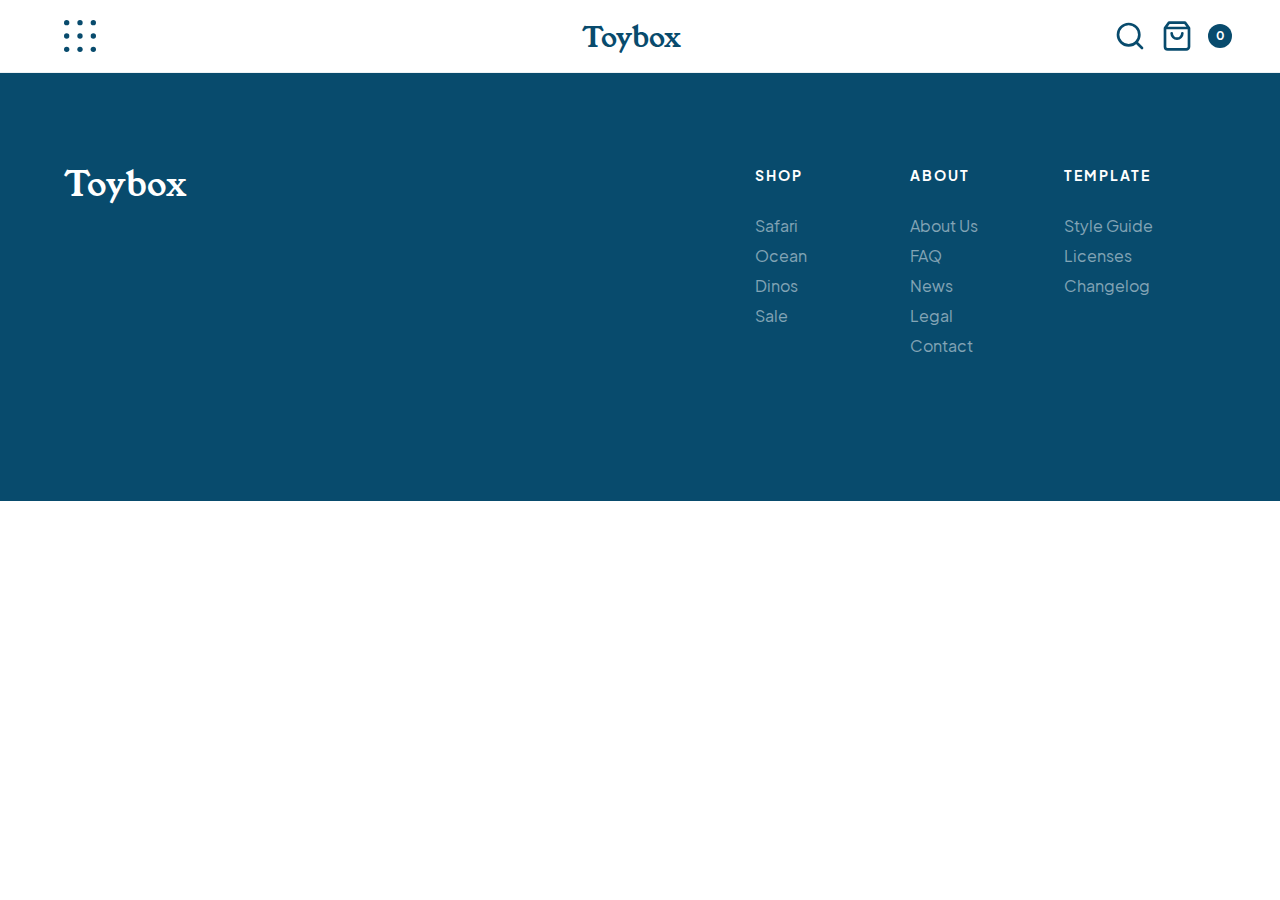
==== shop.html @ fdcd7d79 "add shop page + recurring sections" ====
<!DOCTYPE html>
<html lang="en">
<head>
    <meta charset="UTF-8">
    <meta http-equiv="X-UA-Compatible" content="IE=edge">
    <meta name="viewport" content="width=device-width, initial-scale=1.0">
    <title>Shop page - Toybox</title>
    <link rel="stylesheet" href="./styles/styles.css">
</head>
<body>
    <a href="#mainContent" class="skip-link">Skip to main content.</a>
    
    <nav class="navBar">
        <div class="wrapper">
    
            <button class="menuIcon">
                <img src="./assets/menu-button.svg" alt="open slide-out navigation" class="menuIcon">
            </button>
    
            <a href="#" class="logo">
                <h1>Toybox</h1>
            </a>
    
            <div class="searchCart">
                <button class="menuIcon">
                    <img src="./assets/search.svg" alt="search icon" class="searchIcon">
                </button>
    
                <a href="#" class="bag">
                    <img src="./assets/shop-bag.svg" alt="shopping bag icon" class="bagIcon">
                </a>
    
                <div class="counter">
                    <p class="smallCopy">0</p>
                </div> <!-- .counter END -->
            </div> <!-- .searchCart END -->
    
        </div> <!-- .wrapper END -->
    </nav> <!-- .navBar END -->

    <footer id="footer">
        <div class="wrapper">
            <div class="footerFlexContainer">
                <a href="" class="logo">
                    <h4>Toybox</h4>
                </a>
                <div class="footerNav">
                    <nav>
                        <ul class="footerShop">
                            <li>
                                <h5>Shop</h5>
                            </li>
                            <li>
                                <a href="">Safari</a>
                            </li>
                            <li>
                                <a href="">Ocean</a>
                            </li>
                            <li>
                                <a href="">Dinos</a>
                            </li>
                            <li>
                                <a href="">Sale</a>
                            </li>
                        </ul>
                        <ul class="footerAbout">
                            <li>
                                <h5>About</h5>
                            </li>
                            <li>
                                <a href="">About Us</a>
                            </li>
                            <li>
                                <a href="">FAQ</a>
                            </li>
                            <li>
                                <a href="">News</a>
                            </li>
                            <li>
                                <a href="">Legal</a>
                            </li>
                            <li>
                                <a href="">Contact</a>
                            </li>
                        </ul>
                        <ul class="footerTemp">
                            <li>
                                <h5>Template</h5>
                            </li>
                            <li>
                                <a href="">Style Guide</a>
                            </li>
                            <li>
                                <a href="">Licenses</a>
                            </li>
                            <li>
                                <a href="">Changelog</a>
                            </li>
                        </ul>
                    </nav>
                </div> <!-- .footerNav END -->
            </div> <!-- .footerFlexContainer END-->
        </div> <!-- .wrapper END-->
    </footer>
</body>
</html>
---- styles/styles.css ----
/* site fonts */
/* if we set our root element font-size to 125%, then 1 rem = 20px */
/* site colours */
html {
  line-height: 1.15;
  -ms-text-size-adjust: 100%;
  -webkit-text-size-adjust: 100%;
}

body {
  margin: 0;
}

article, aside, footer, header, nav, section {
  display: block;
}

h1 {
  font-size: 2em;
  margin: 0.67em 0;
}

figcaption, figure, main {
  display: block;
}

figure {
  margin: 1em 40px;
}

hr {
  -webkit-box-sizing: content-box;
          box-sizing: content-box;
  height: 0;
  overflow: visible;
}

pre {
  font-family: monospace, monospace;
  font-size: 1em;
}

a {
  background-color: transparent;
  -webkit-text-decoration-skip: objects;
}

abbr[title] {
  border-bottom: none;
  text-decoration: underline;
  -webkit-text-decoration: underline dotted;
          text-decoration: underline dotted;
}

b, strong {
  font-weight: inherit;
}

b, strong {
  font-weight: bolder;
}

code, kbd, samp {
  font-family: monospace, monospace;
  font-size: 1em;
}

dfn {
  font-style: italic;
}

mark {
  background-color: #ff0;
  color: #000;
}

small {
  font-size: 80%;
}

sub, sup {
  font-size: 75%;
  line-height: 0;
  position: relative;
  vertical-align: baseline;
}

sub {
  bottom: -0.25em;
}

sup {
  top: -0.5em;
}

audio, video {
  display: inline-block;
}

audio:not([controls]) {
  display: none;
  height: 0;
}

img {
  border-style: none;
}

svg:not(:root) {
  overflow: hidden;
}

button, input, optgroup, select, textarea {
  font-family: sans-serif;
  font-size: 100%;
  line-height: 1.15;
  margin: 0;
}

button, input {
  overflow: visible;
}

button, select {
  text-transform: none;
}

button, html [type=button], [type=reset], [type=submit] {
  -webkit-appearance: button;
}

button::-moz-focus-inner, [type=button]::-moz-focus-inner, [type=reset]::-moz-focus-inner, [type=submit]::-moz-focus-inner {
  border-style: none;
  padding: 0;
}

button:-moz-focusring, [type=button]:-moz-focusring, [type=reset]:-moz-focusring, [type=submit]:-moz-focusring {
  outline: 1px dotted ButtonText;
}

fieldset {
  padding: 0.35em 0.75em 0.625em;
}

legend {
  -webkit-box-sizing: border-box;
          box-sizing: border-box;
  color: inherit;
  display: table;
  max-width: 100%;
  padding: 0;
  white-space: normal;
}

progress {
  display: inline-block;
  vertical-align: baseline;
}

textarea {
  overflow: auto;
}

[type=checkbox], [type=radio] {
  -webkit-box-sizing: border-box;
          box-sizing: border-box;
  padding: 0;
}

[type=number]::-webkit-inner-spin-button, [type=number]::-webkit-outer-spin-button {
  height: auto;
}

[type=search] {
  -webkit-appearance: textfield;
  outline-offset: -2px;
}

[type=search]::-webkit-search-cancel-button, [type=search]::-webkit-search-decoration {
  -webkit-appearance: none;
}

::-webkit-file-upload-button {
  -webkit-appearance: button;
  font: inherit;
}

details, menu {
  display: block;
}

summary {
  display: list-item;
}

canvas {
  display: inline-block;
}

template {
  display: none;
}

[hidden] {
  display: none;
}

html {
  -webkit-box-sizing: border-box;
          box-sizing: border-box;
}

*, *:before, *:after {
  -webkit-box-sizing: inherit;
          box-sizing: inherit;
}

.sr-only {
  position: absolute;
  width: 1px;
  height: 1px;
  margin: -1px;
  border: 0;
  padding: 0;
  white-space: nowrap;
  -webkit-clip-path: inset(100%);
          clip-path: inset(100%);
  clip: rect(0 0 0 0);
  overflow: hidden;
}

.skip-link {
  position: absolute;
  left: -1000px;
  top: 5px;
  z-index: 999;
  background: white;
  color: black;
}

.skip-link:focus {
  left: 0;
}

/* import Jakarta Sans font */
@font-face {
  font-family: "Jakarta Sans";
  src: url("../fonts/PlusJakarta_Sans-2.5/webfonts/PlusJakartaSans-Regular.woff"), url("../fonts/PlusJakarta_Sans-2.5/static/PlusJakartaSans-Regular.ttf"), url("../fonts/PlusJakarta_Sans-2.5/webfonts/PlusJakartaSans-Regular.woff2");
  font-weight: normal;
}
/* import Jakarta Sans font in bold */
@font-face {
  font-family: "Jakarta Sans";
  src: url("../fonts/PlusJakarta_Sans-2.5/webfonts/PlusJakartaSans-Bold.woff"), url(../fonts/PlusJakarta_Sans-2.5/webfonts/PlusJakartaSans-Bold.woff2), url(../fonts/PlusJakarta_Sans-2.5/static/PlusJakartaSans-Bold.ttf);
  font-weight: bold;
}
/* import Young Serif font */
@font-face {
  font-family: "Young Serif";
  src: url("../fonts/youngserif/YoungSerif-Regular.otf");
}
html {
  font-size: 125%;
}

body {
  font-family: "Jakarta Sans";
  font-size: 1rem;
  color: #084b6d;
}

h1,
h2,
h3,
h4,
blockquote {
  font-family: "Young Serif";
  font-weight: normal;
  color: #084b6d;
  margin: 0;
}

h1 {
  font-size: 1.4rem;
}

h2 {
  font-size: 2rem;
  line-height: 2.4rem;
  margin-bottom: 18px;
}

h3 {
  font-size: 2.7rem;
  line-height: 3rem;
  margin-bottom: 24px;
}

h4 {
  font-size: 1.7rem;
  line-height: 2rem;
  margin-bottom: 18px;
}

h5 {
  font-size: 0.7rem;
  font-weight: bold;
  line-height: 1.2rem;
  letter-spacing: 0.1rem;
  text-transform: uppercase;
  margin: 0 0 24px 0;
}

p {
  line-height: 1.5rem;
  margin: 0 0 30px 0;
}
p.smallCopy {
  font-size: 0.6rem;
  line-height: 1.2rem;
  font-weight: bold;
  margin: 0;
}

ul,
li,
a,
input {
  padding: 0;
  margin: 0;
}

ul {
  list-style: none;
}

a {
  text-decoration: none;
  color: inherit;
  cursor: pointer;
  -webkit-transition: 0.3s;
  transition: 0.3s;
}

.wrapper {
  max-width: 1260px;
  width: 90%;
  margin: 0 auto;
}

/* _baseStyles.scss */
button {
  color: #084b6d;
  background-color: transparent;
  padding: 18px 36px;
  border: 2px solid #084b6d;
  font-size: 0.8rem;
  font-weight: bold;
  line-height: 1.2rem;
  text-align: center;
  cursor: pointer;
  -webkit-transition: 0.3s;
  transition: 0.3s;
  /* style the button in the main nav menu to look just like an icon */
}
button:hover {
  background-color: #084b6d;
  color: #fff;
}
button:focus {
  background-color: #084b6d;
  color: #fff;
}
button.secondary {
  background-color: transparent;
  border-color: #fff;
  color: #fff;
  padding: 8px 12px;
}
button.secondary:hover {
  background-color: #fff;
  color: #084b6d;
}
button.secondary:focus {
  background-color: #fff;
  color: #084b6d;
}
button.solid {
  color: #fff;
  background-color: #084b6d;
}
button.solid:hover {
  color: #084b6d;
  background-color: #fff;
}
button.menuIcon {
  display: inherit;
  padding: 0;
  border: none;
}
button.menuIcon:hover {
  background-color: transparent;
}
button.menuIcon:focus {
  background-color: transparent;
}

a.button {
  color: #084b6d;
  background-color: transparent;
  padding: 18px 36px;
  border: 2px solid #084b6d;
  font-size: 0.8rem;
  font-weight: bold;
  line-height: 1.2rem;
  text-align: center;
  -webkit-transition: 0.3s;
  transition: 0.3s;
}
a.button:hover {
  background-color: #084b6d;
  color: #fff;
}
a.button:focus {
  background-color: #084b6d;
  color: #fff;
}

.navBar {
  position: sticky;
  top: 0;
  z-index: 10;
  border-bottom: 1px solid rgba(8, 75, 109, 0.08);
  background-color: #fff;
}
.navBar .wrapper {
  display: -webkit-box;
  display: -ms-flexbox;
  display: flex;
  -webkit-box-pack: justify;
      -ms-flex-pack: justify;
          justify-content: space-between;
  padding: 20px 0;
}
.navBar .searchCart {
  display: -webkit-box;
  display: -ms-flexbox;
  display: flex;
}
.navBar .searchCart .searchIcon,
.navBar .searchCart .bag {
  margin-right: 15px;
}
.navBar a {
  display: -webkit-box;
  display: -ms-flexbox;
  display: flex;
}
.navBar .logo {
  margin-left: 60px;
}
.navBar .counter {
  display: -webkit-box;
  display: -ms-flexbox;
  display: flex;
  -webkit-box-align: center;
      -ms-flex-align: center;
          align-items: center;
}
.navBar .counter p {
  width: 24px;
  height: 24px;
  background-color: #084b6d;
  color: #fff;
  text-align: center;
  border-radius: 50%;
}

header {
  background-color: #e8f9d3;
  margin-bottom: 90px;
  display: -webkit-box;
  display: -ms-flexbox;
  display: flex;
  -webkit-box-align: center;
      -ms-flex-align: center;
          align-items: center;
  -ms-flex-wrap: wrap;
      flex-wrap: wrap;
}
header .headerImgContainer {
  width: 45%;
}
header .headerImgContainer img {
  max-width: 100%;
  display: block;
}
header .headerContent {
  width: 55%;
  color: #084b6d;
}
header .headerContent .contentContainer {
  margin: 0 auto;
  width: 65%;
}

.categoryGallery {
  display: -webkit-box;
  display: -ms-flexbox;
  display: flex;
  -webkit-box-pack: center;
      -ms-flex-pack: center;
          justify-content: center;
  -ms-flex-wrap: wrap;
      flex-wrap: wrap;
  text-align: center;
  width: 100%;
}
.categoryGallery .items {
  padding: 45px;
  margin: 50px 25px 25px;
  border-radius: 10%;
  width: 40%;
  display: -webkit-box;
  display: -ms-flexbox;
  display: flex;
  -webkit-box-orient: vertical;
  -webkit-box-direction: normal;
      -ms-flex-direction: column;
          flex-direction: column;
  -webkit-box-align: center;
      -ms-flex-align: center;
          align-items: center;
}
.categoryGallery .items img {
  width: 100%;
  border-radius: 10%;
  margin: 0 auto 20px auto;
}
.categoryGallery .itemOne {
  background-color: #ffd698;
}
.categoryGallery .itemTwo {
  background-color: #d3f0f9;
}
.categoryGallery .itemThree {
  background-color: #e8f9d3;
}
.categoryGallery .itemFour {
  background-color: #f9d3d3;
}

footer {
  background-color: #084b6d;
  color: #fff;
  padding: 90px 0 50px 0;
}
footer .footerFlexContainer {
  display: -webkit-box;
  display: -ms-flexbox;
  display: flex;
  -webkit-box-pack: justify;
      -ms-flex-pack: justify;
          justify-content: space-between;
  margin-bottom: 90px;
}
footer .footerFlexContainer h4 {
  color: #fff;
}
footer .footerNav {
  width: 40%;
}
footer .footerNav nav {
  display: -webkit-box;
  display: -ms-flexbox;
  display: flex;
  -webkit-box-pack: justify;
      -ms-flex-pack: justify;
          justify-content: space-between;
}
footer .footerNav nav ul {
  width: 33%;
}
footer .footerNav nav a {
  color: rgba(255, 255, 255, 0.5);
  font-size: 0.8rem;
  line-height: 1.5rem;
}
footer .footerNav nav a:hover {
  color: white;
}
footer .footerNav nav a:focus {
  color: white;
}

@media (max-width: 768px) {
  .navBar {
    padding: 30px 0;
  }
}
@media (max-width: 480px) {
  .navBar {
    padding: 0;
  }
  .navBar .wrapper {
    -webkit-box-orient: vertical;
    -webkit-box-direction: normal;
        -ms-flex-direction: column;
            flex-direction: column;
    -webkit-box-align: center;
        -ms-flex-align: center;
            align-items: center;
  }
  .navBar .wrapper .menuIcon {
    -ms-flex-item-align: start;
        align-self: flex-start;
  }
  .navBar .wrapper > * {
    margin: 0px;
    padding: 10px 0px;
  }
  .navBar .searchCart button,
.navBar .searchCart a,
.navBar .searchCart div {
    padding: 10px;
    margin: 0 10px;
  }
  .navBar .searchCart .searchIcon {
    margin-right: 0;
  }
}
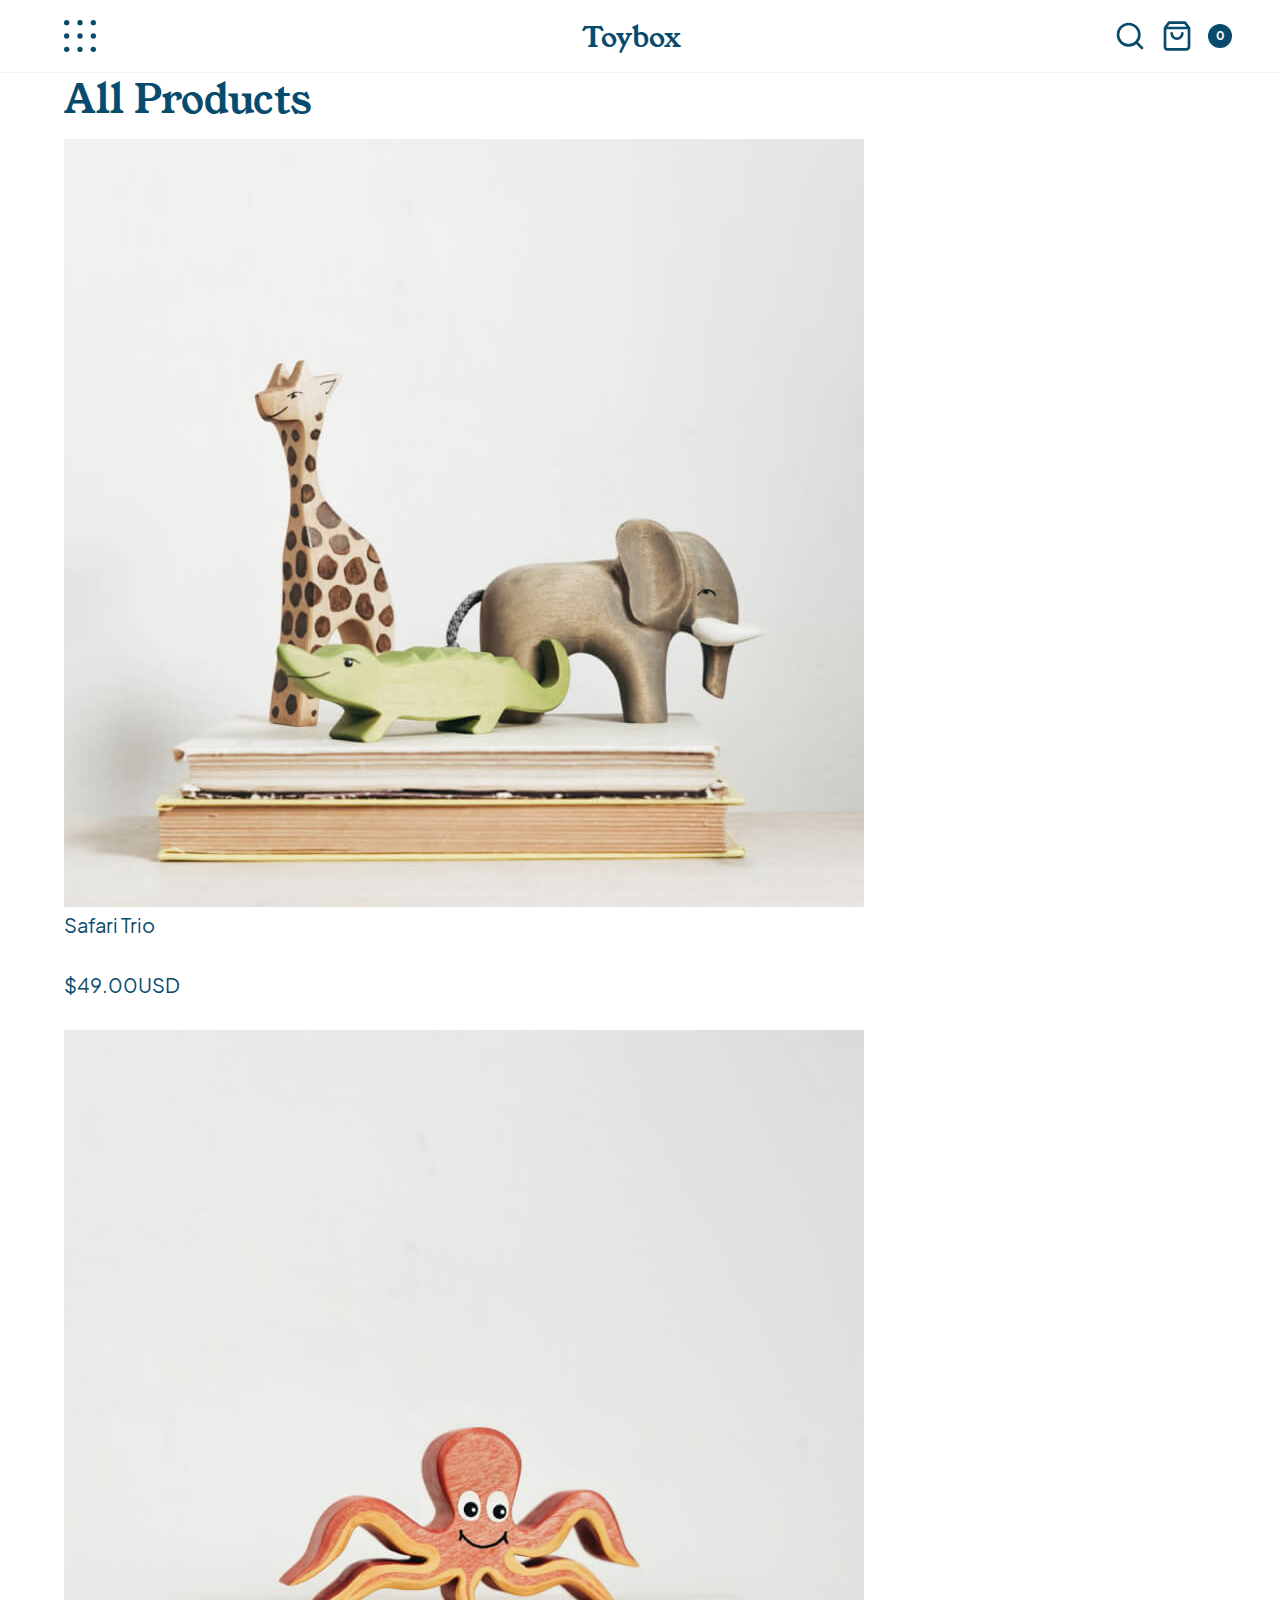
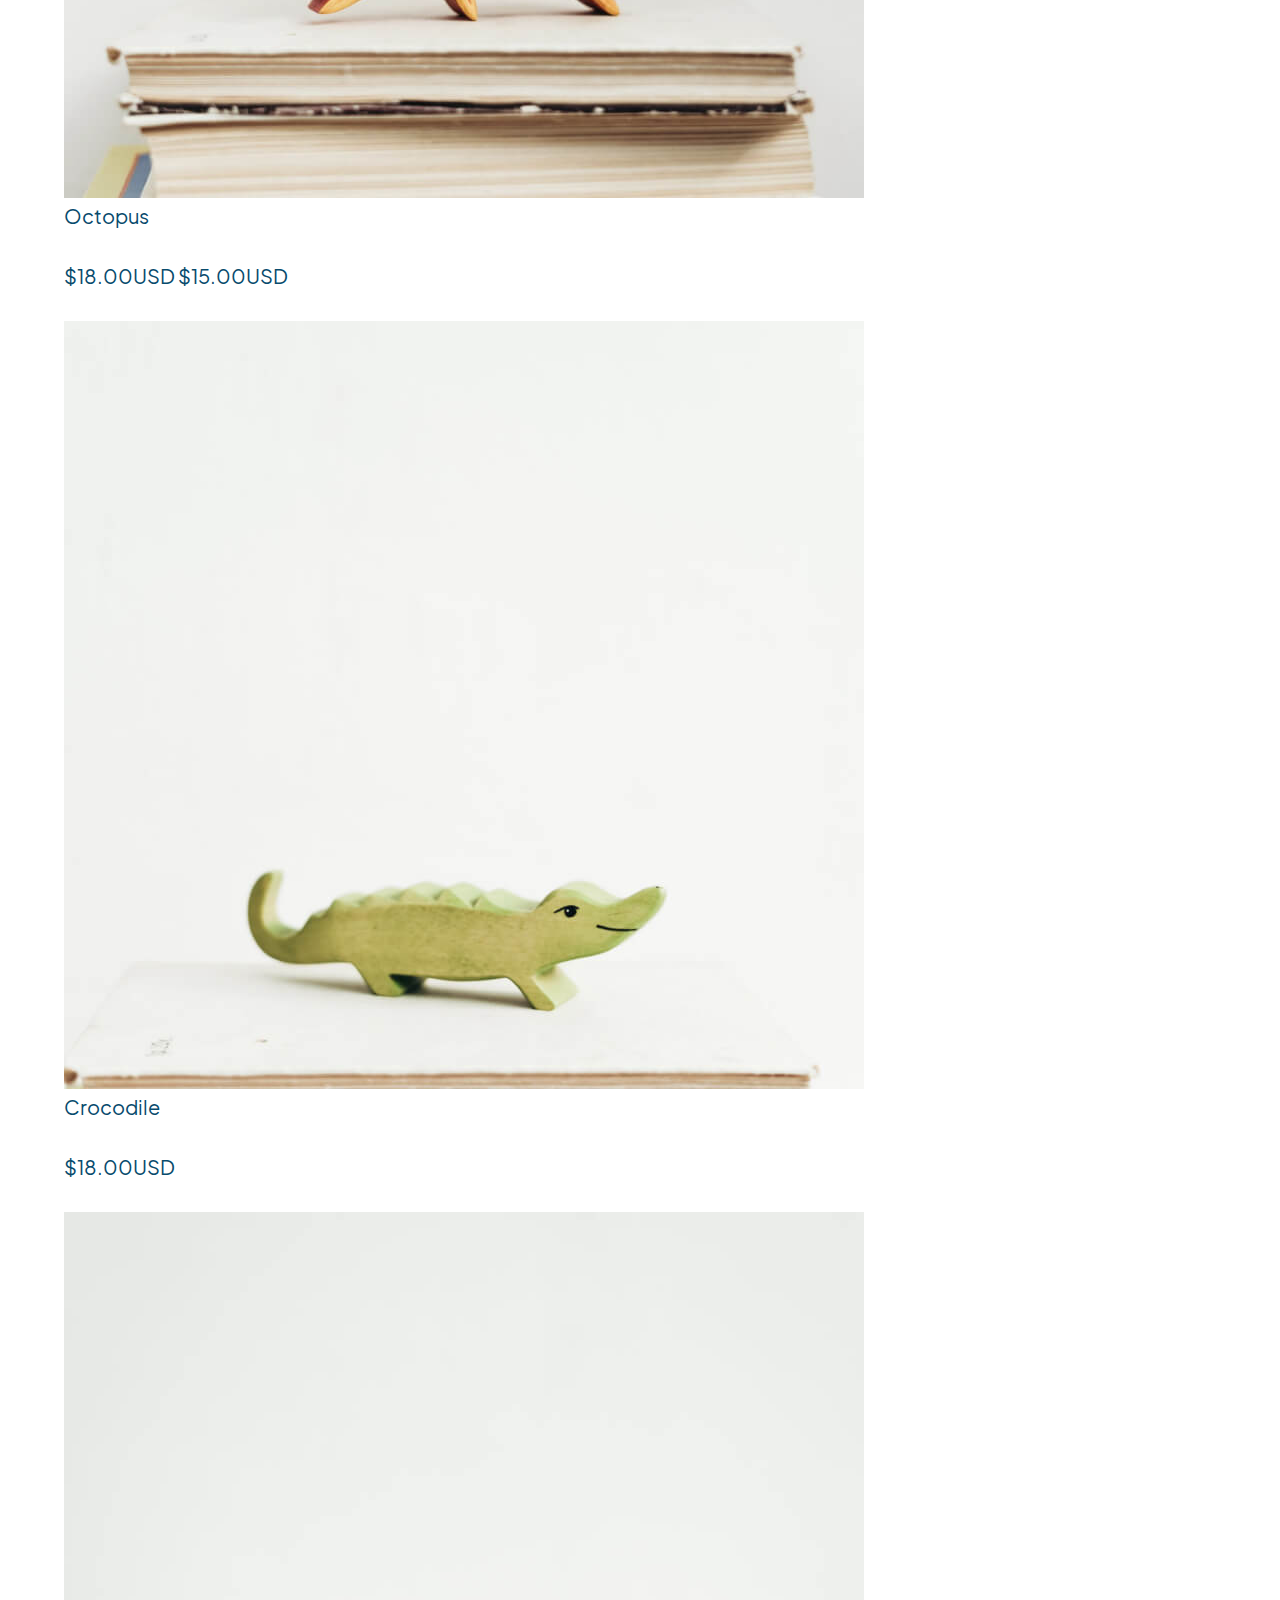
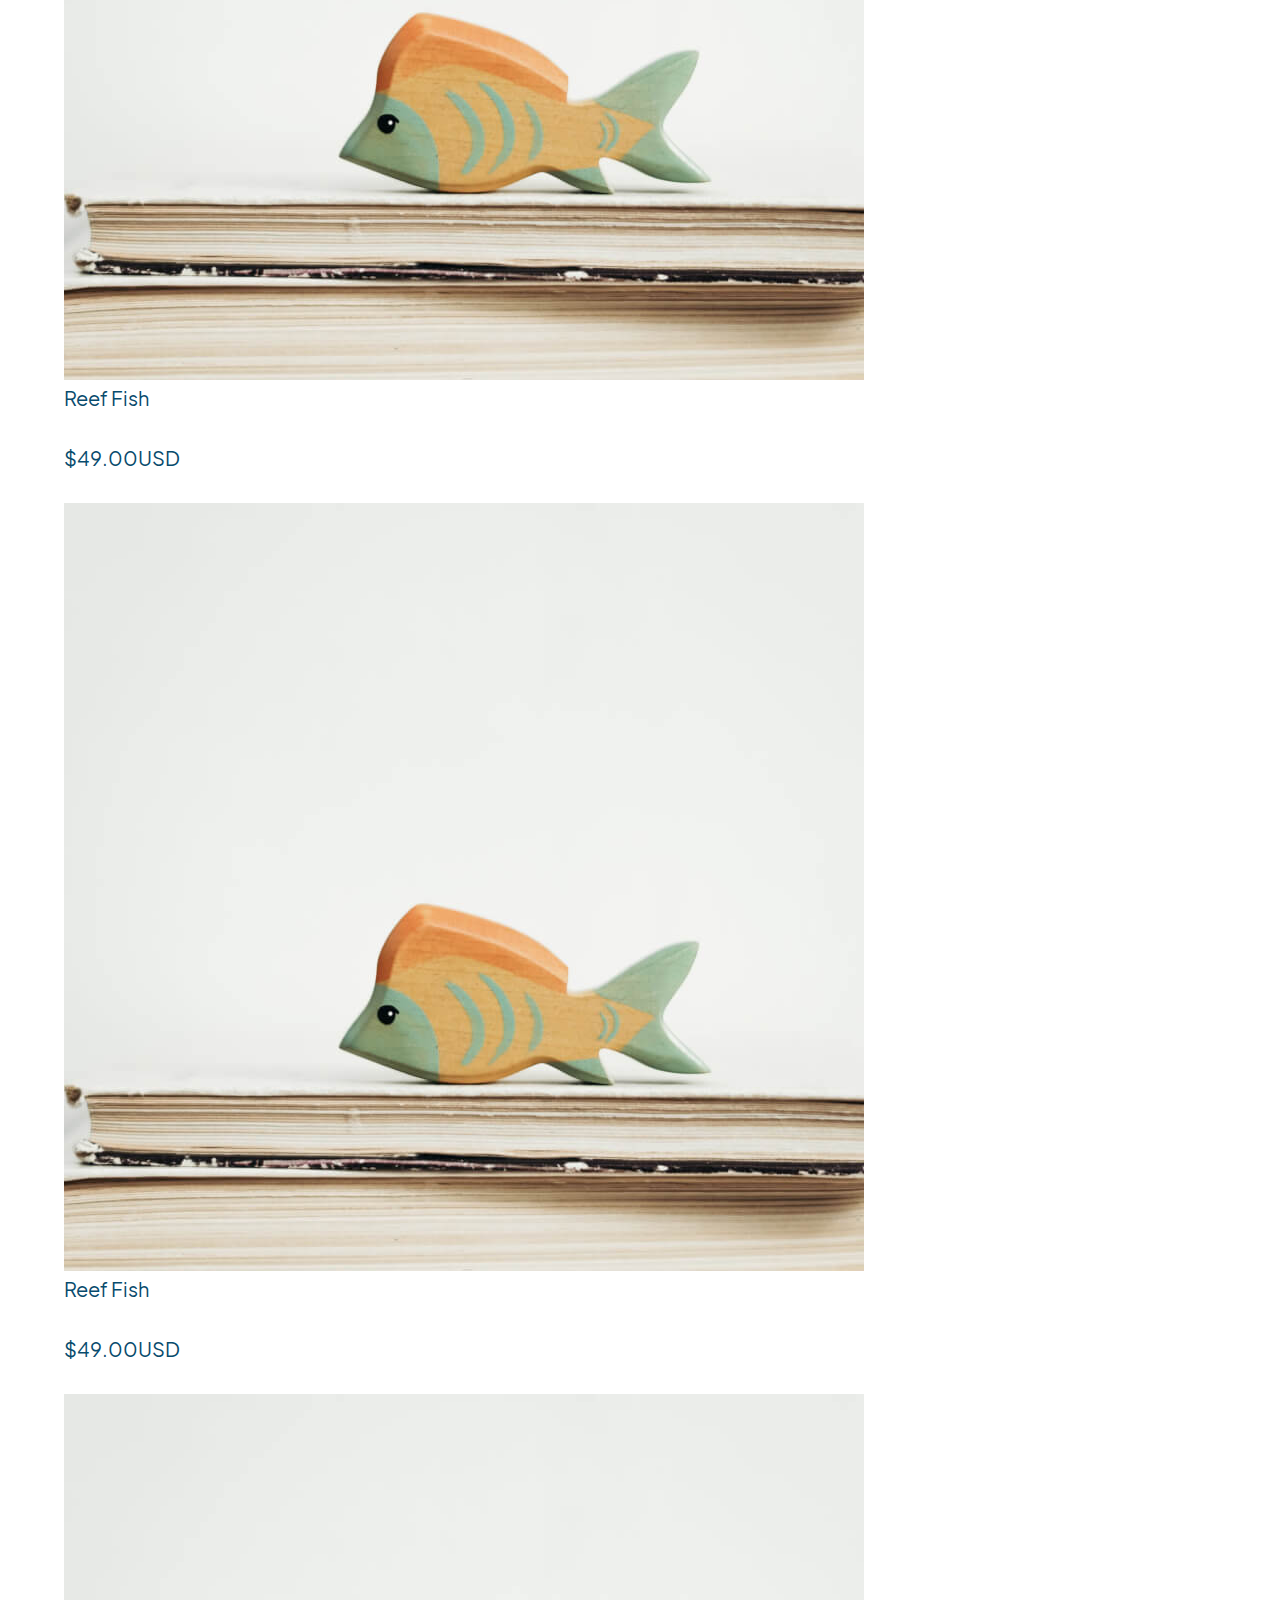
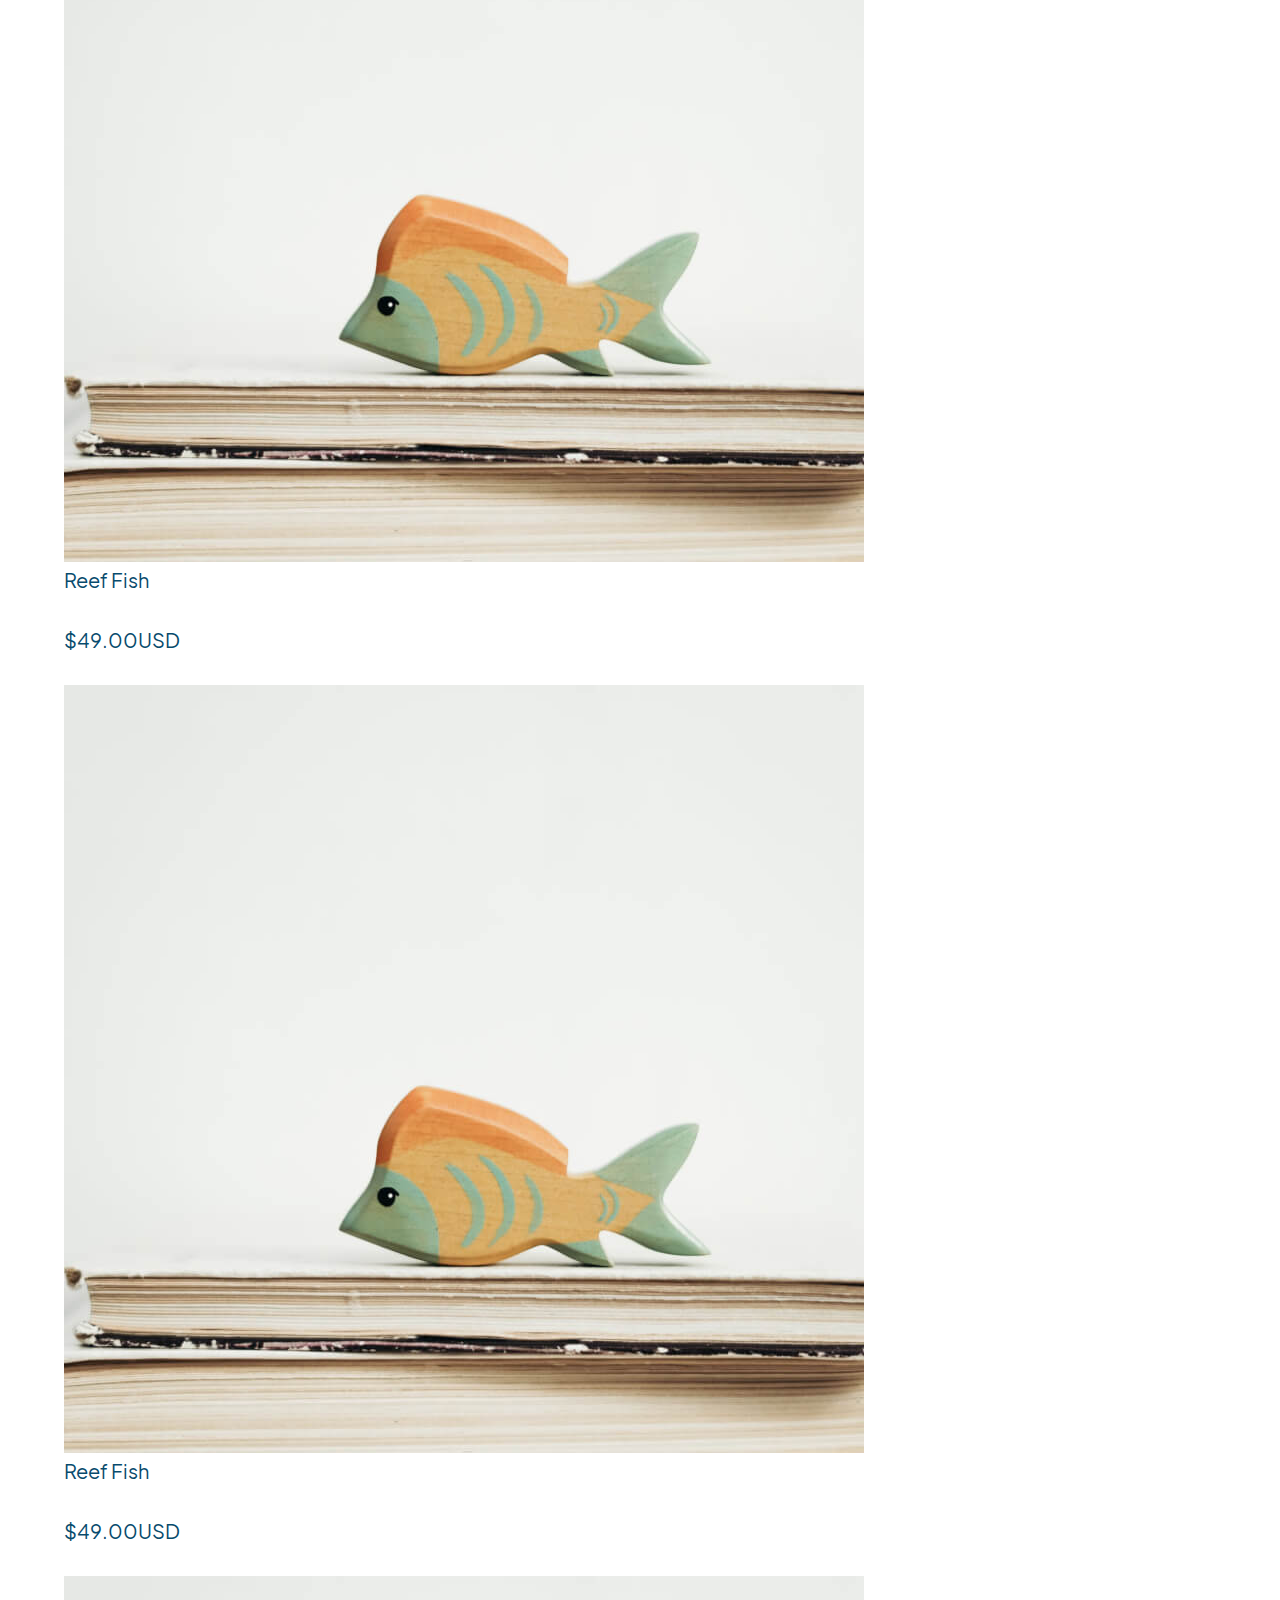
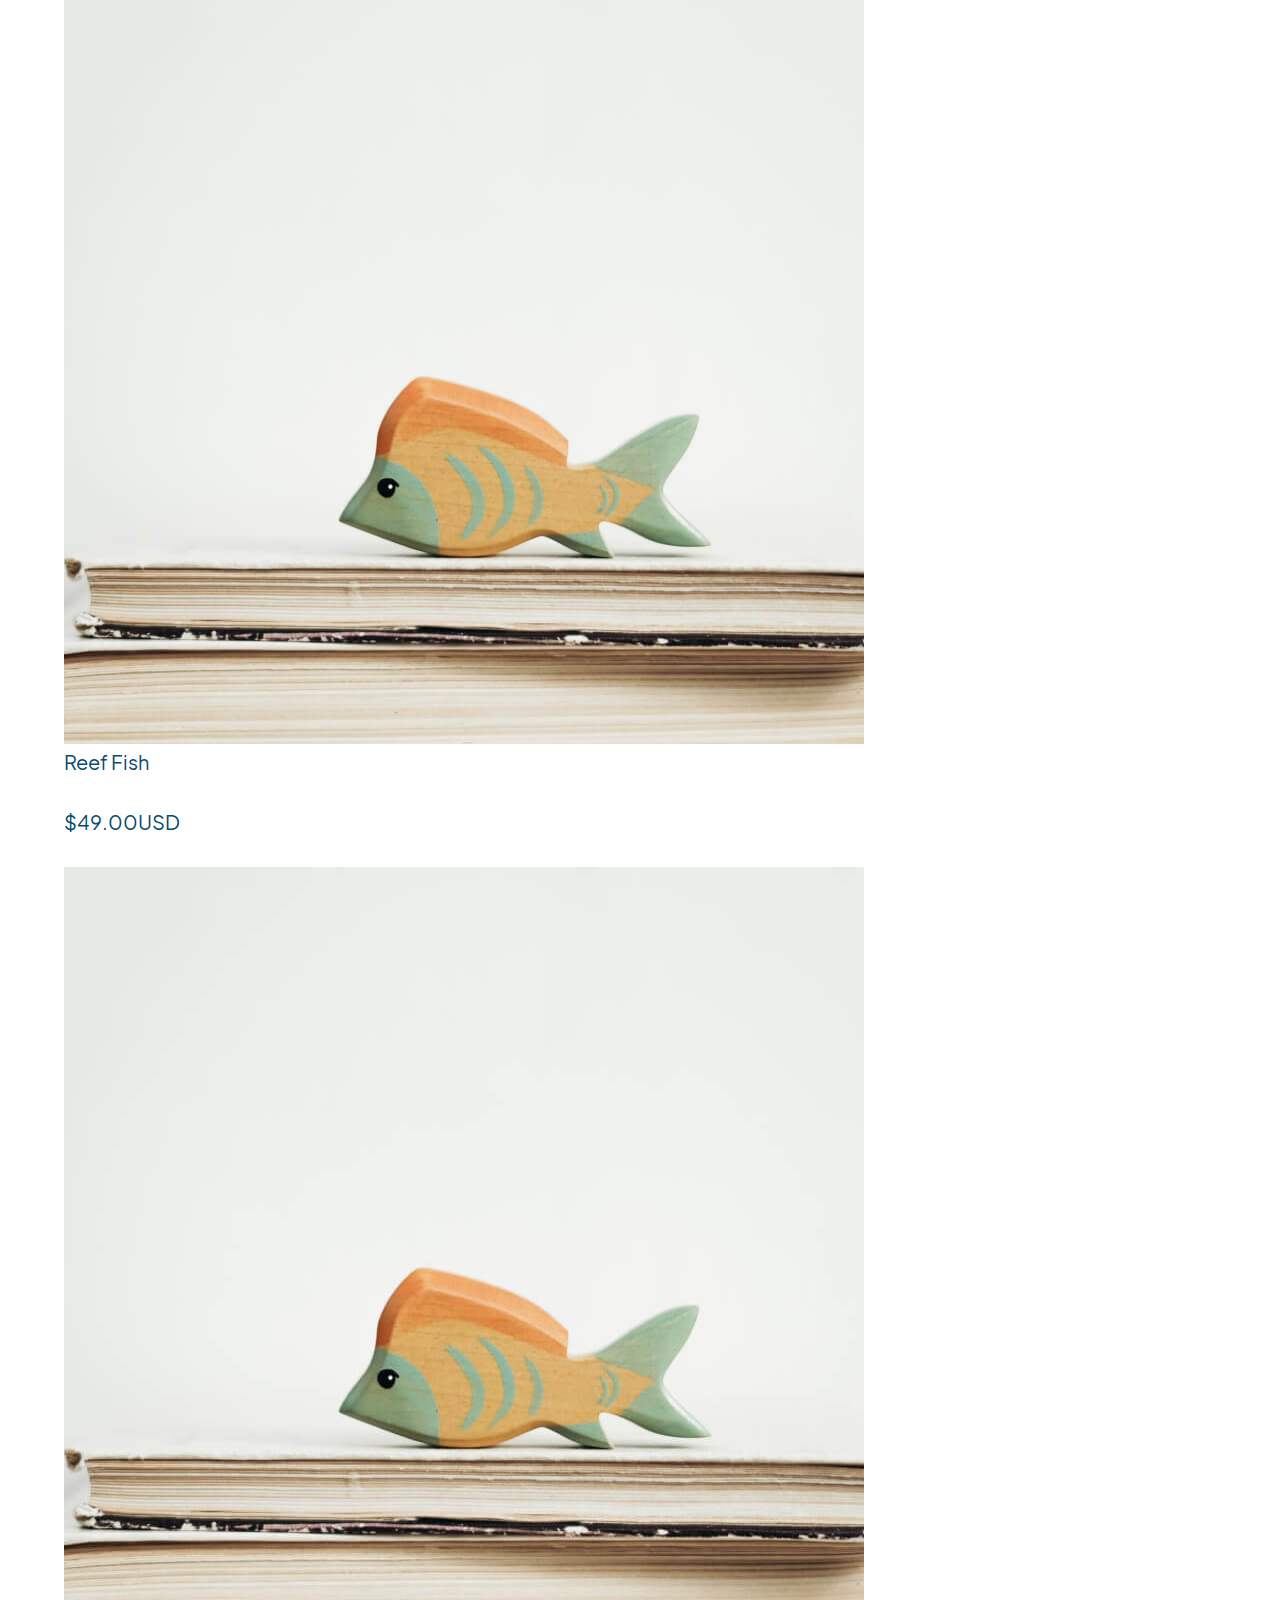
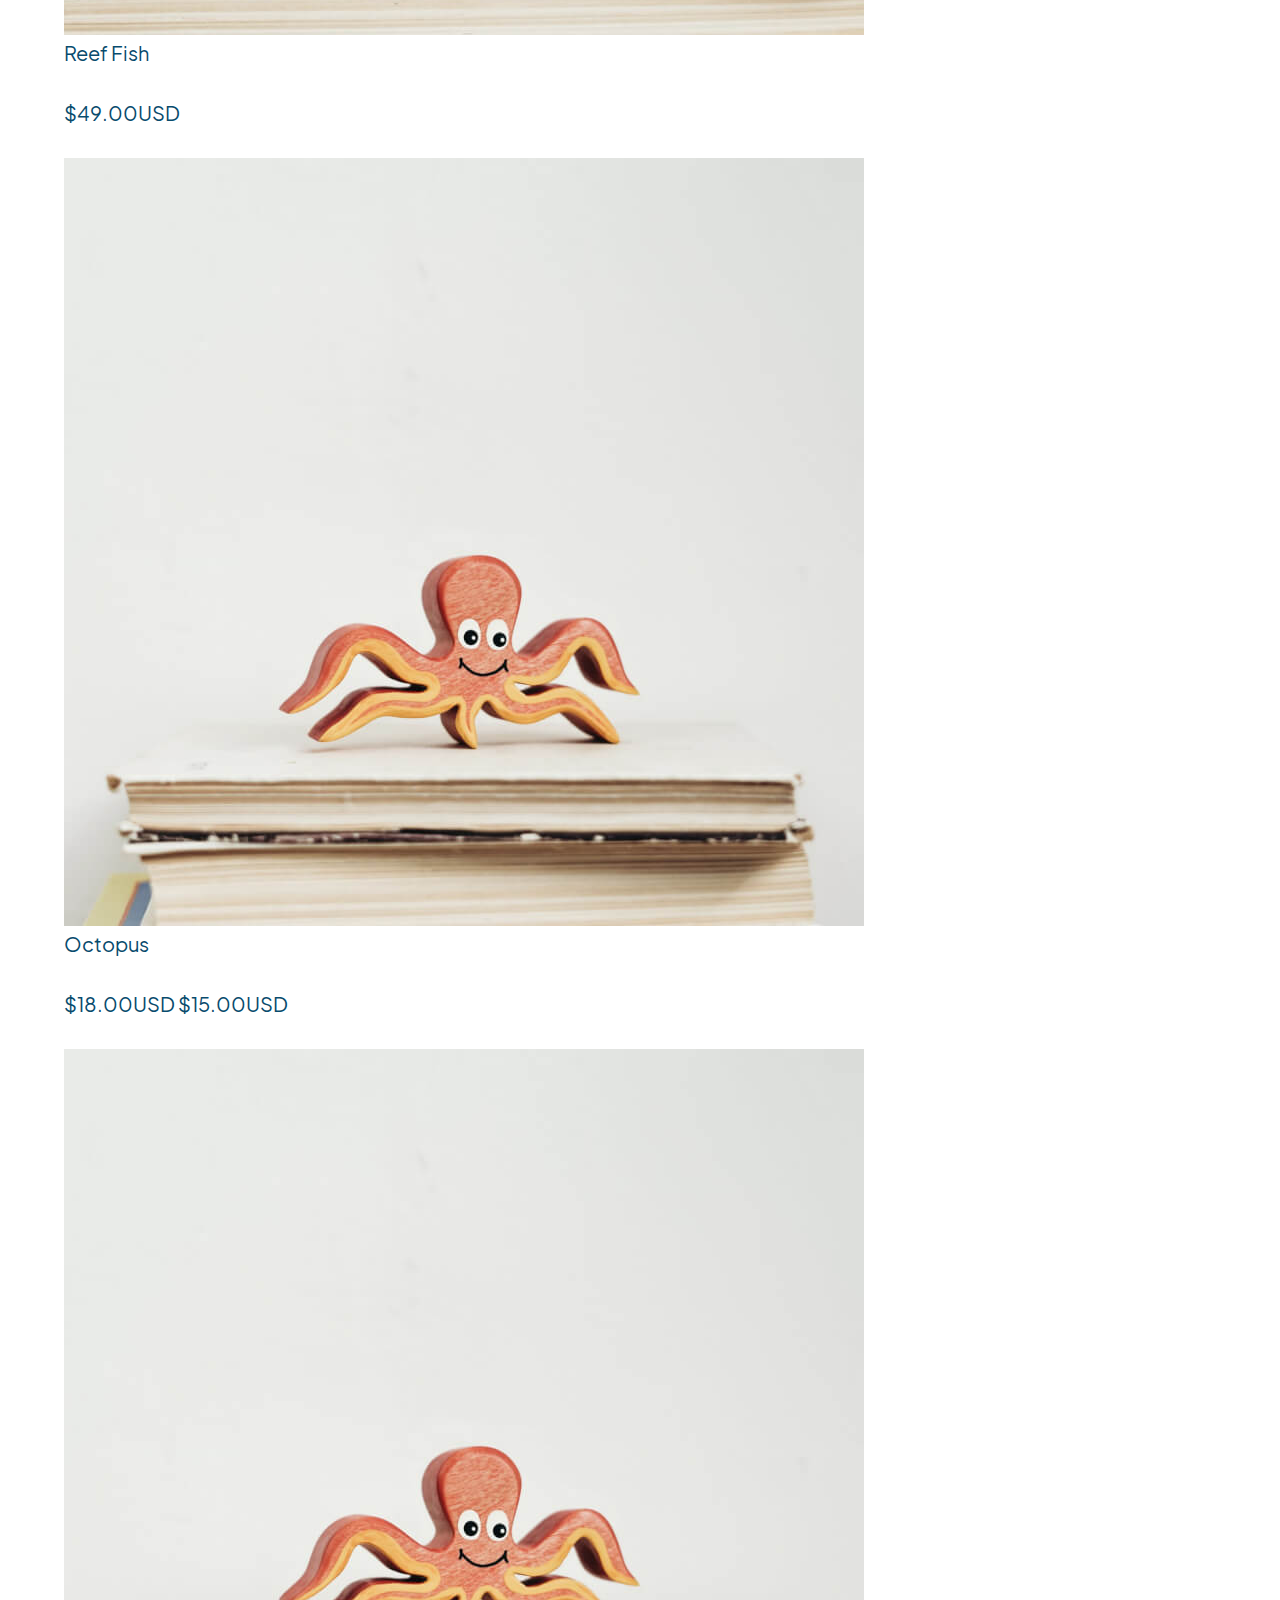
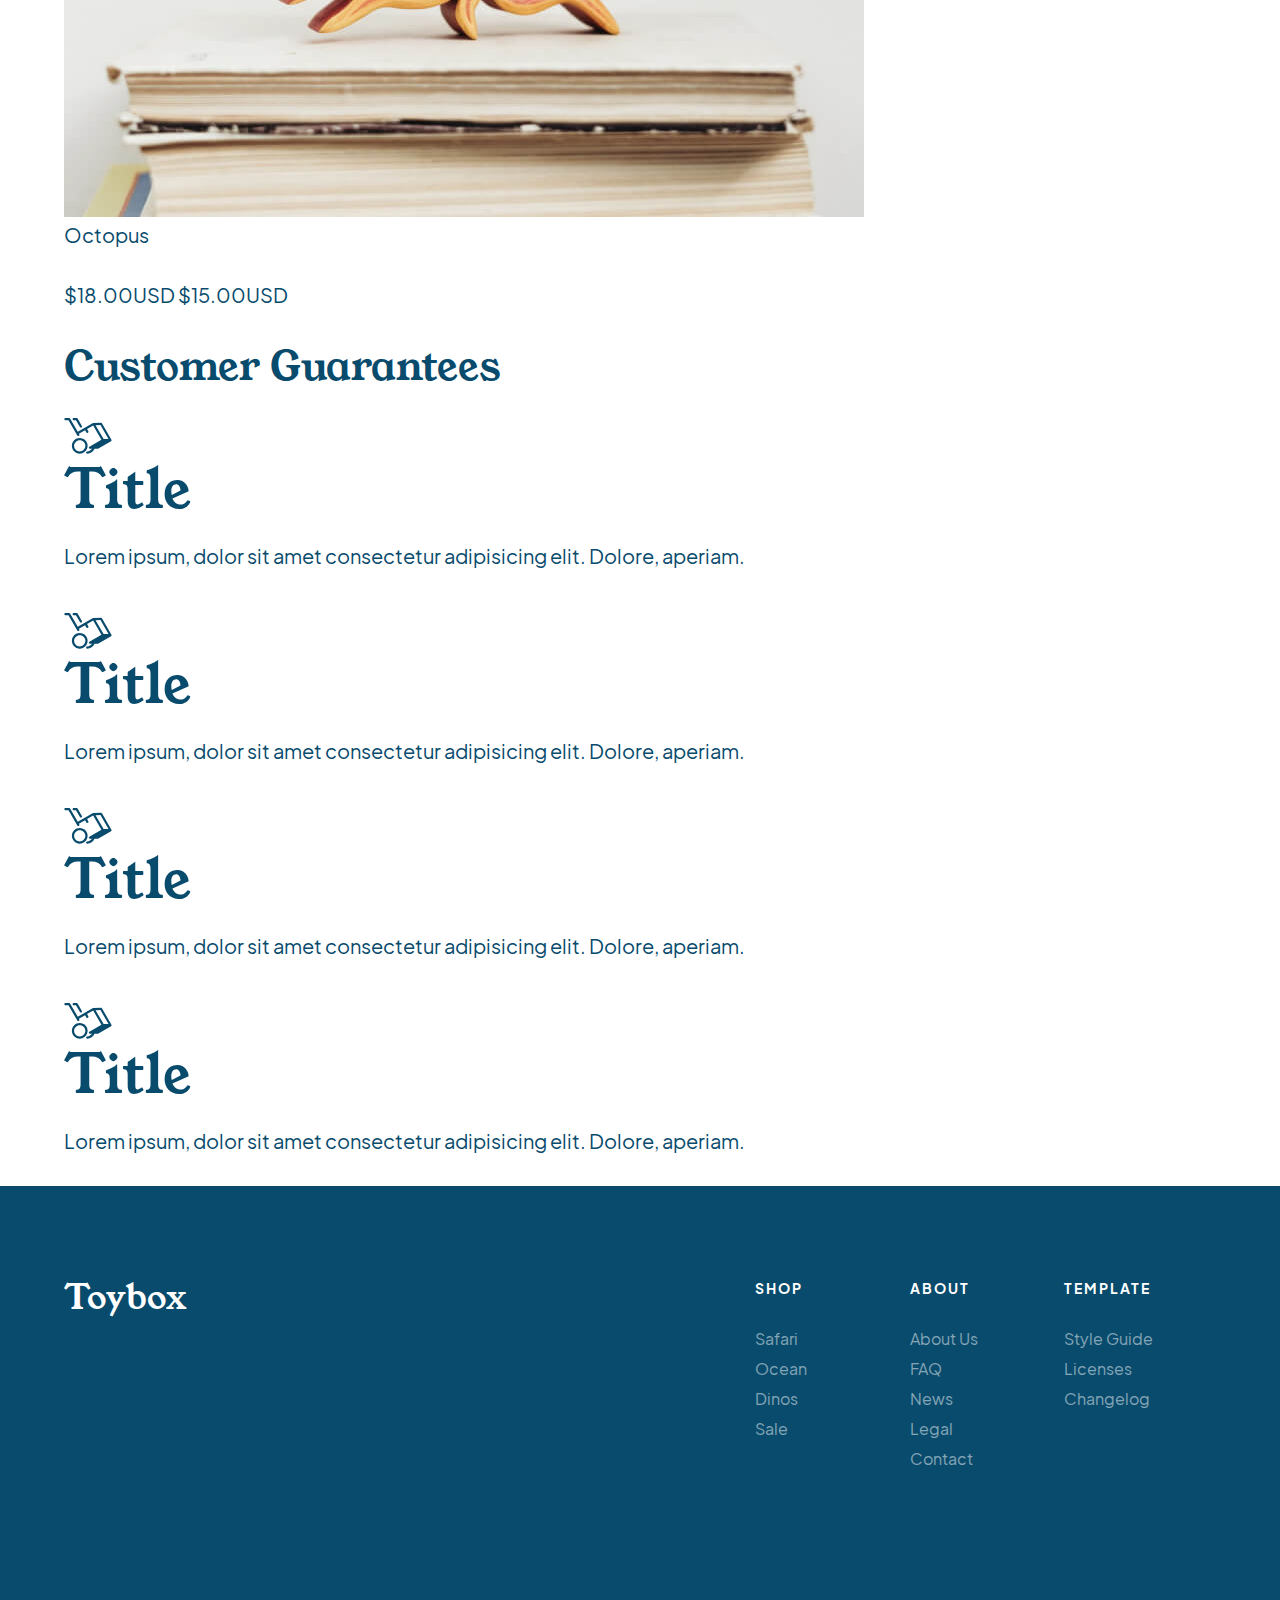
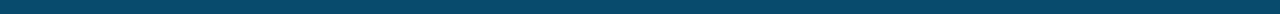
==== commit c9d64e27: "added products and guarantees markup" ====
--- a/shop.html
+++ b/shop.html
@@ -8,7 +8,7 @@
     <link rel="stylesheet" href="./styles/styles.css">
 </head>
 <body>
-    <a href="#mainContent" class="skip-link">Skip to main content.</a>
+    <a href="#productsMainContent" class="skip-link">Skip to main content.</a>
     
     <nav class="navBar">
         <div class="wrapper">
@@ -17,8 +17,8 @@
                 <img src="./assets/menu-button.svg" alt="open slide-out navigation" class="menuIcon">
             </button>
     
-            <a href="#" class="logo">
-                <h1>Toybox</h1>
+            <a href="./index.html" class="logo">
+                <h1>Toybox<span class="sr-only"> - Shop page</span></h1>
             </a>
     
             <div class="searchCart">
@@ -32,16 +32,134 @@
     
                 <div class="counter">
                     <p class="smallCopy">0</p>
-                </div> <!-- .counter END -->
-            </div> <!-- .searchCart END -->
-    
-        </div> <!-- .wrapper END -->
-    </nav> <!-- .navBar END -->
+                </div> 
+            </div> 
+    
+        </div> 
+    </nav> 
+
+    <main id="productsMainContent">
+        <section class="allProducts">
+            <div class="wrapper">
+                <h2>All Products</h2>
+                <ul class="products">
+                    <li>
+                        <a href="">
+                            <img src="./assets/safari-trio.jpg" alt="Hand-carved safari animal toys">
+                            <!-- PLSFIXTHIS: popularProduct <p> should perhaps be updated to be an h3 -->
+                            <p class="popularProduct">Safari Trio</p>
+                            <p class="price">$49.00USD</p>
+                        </a>
+                    </li>
+                    <li>
+                        <a href="">
+                            <img src="./assets/octopus.jpg" alt="Wooden toy octopus">
+                            <p class="popularProduct">Octopus</p>
+                            <p class="price discountedPrice">$18.00USD <span>$15.00USD</span></p>
+                        </a>
+                    </li>
+                    <li>
+                        <a href="">
+                            <img src="./assets/crocodile.jpg" alt="Wooden toy crocodile">
+                            <p class="popularProduct">Crocodile</p>
+                            <p class="price">$18.00USD</p>
+                        </a>
+                    </li>
+                    <li>
+                        <a href="">
+                            <img src="./assets/reef-fish.jpg" alt="Hand-carved reef fish toy">
+                            <p class="popularProduct">Reef Fish</p>
+                            <p class="price">$49.00USD</p>
+                        </a>
+                    </li>
+                    <li>
+                        <a href="">
+                            <img src="./assets/reef-fish.jpg" alt="Hand-carved reef fish toy">
+                            <p class="popularProduct">Reef Fish</p>
+                            <p class="price">$49.00USD</p>
+                        </a>
+                    </li>
+                    <li>
+                        <a href="">
+                            <img src="./assets/reef-fish.jpg" alt="Hand-carved reef fish toy">
+                            <p class="popularProduct">Reef Fish</p>
+                            <p class="price">$49.00USD</p>
+                        </a>
+                    </li>
+                    <li>
+                        <a href="">
+                            <img src="./assets/reef-fish.jpg" alt="Hand-carved reef fish toy">
+                            <p class="popularProduct">Reef Fish</p>
+                            <p class="price">$49.00USD</p>
+                        </a>
+                    </li>
+                    <li>
+                        <a href="">
+                            <img src="./assets/reef-fish.jpg" alt="Hand-carved reef fish toy">
+                            <p class="popularProduct">Reef Fish</p>
+                            <p class="price">$49.00USD</p>
+                        </a>
+                    </li>
+                    <li>
+                        <a href="">
+                            <img src="./assets/reef-fish.jpg" alt="Hand-carved reef fish toy">
+                            <p class="popularProduct">Reef Fish</p>
+                            <p class="price">$49.00USD</p>
+                        </a>
+                    </li>
+                    <li>
+                        <a href="">
+                            <img src="./assets/octopus.jpg" alt="Wooden toy octopus">
+                            <p class="popularProduct">Octopus</p>
+                            <p class="price discountedPrice">$18.00USD <span>$15.00USD</span></p>
+                        </a>
+                    </li>
+                    <li>
+                        <a href="">
+                            <img src="./assets/octopus.jpg" alt="Wooden toy octopus">
+                            <p class="popularProduct">Octopus</p>
+                            <p class="price discountedPrice">$18.00USD <span>$15.00USD</span></p>
+                        </a>
+                    </li>
+                </ul>
+            </div>
+        </section>
+
+        <section class="guarantees">
+            <div class="wrapper">
+                <h2>Customer Guarantees</h2>
+                <ul>
+                    <li>
+                        <img src="./assets/dolly.svg" alt="">
+                        <h3>Title</h3>
+                        <p>Lorem ipsum, dolor sit amet consectetur adipisicing elit. Dolore, aperiam.</p>
+                    </li>
+                    <li>
+                        <img src="./assets/dolly.svg" alt="">
+                        <h3>Title</h3>
+                        <p>Lorem ipsum, dolor sit amet consectetur adipisicing elit. Dolore, aperiam.</p>
+                    </li>
+                    <li>
+                        <img src="./assets/dolly.svg" alt="">
+                        <h3>Title</h3>
+                        <p>Lorem ipsum, dolor sit amet consectetur adipisicing elit. Dolore, aperiam.</p>
+                    </li>
+                    <li>
+                        <img src="./assets/dolly.svg" alt="">
+                        <h3>Title</h3>
+                        <p>Lorem ipsum, dolor sit amet consectetur adipisicing elit. Dolore, aperiam.</p>
+                    </li>
+                </ul>
+            </div>
+        </section>
+
+    </main>
+    
 
     <footer id="footer">
         <div class="wrapper">
             <div class="footerFlexContainer">
-                <a href="" class="logo">
+                <a href="./index.html" class="logo">
                     <h4>Toybox</h4>
                 </a>
                 <div class="footerNav">
@@ -98,9 +216,9 @@
                             </li>
                         </ul>
                     </nav>
-                </div> <!-- .footerNav END -->
-            </div> <!-- .footerFlexContainer END-->
-        </div> <!-- .wrapper END-->
+                </div> 
+            </div> 
+        </div> 
     </footer>
 </body>
 </html>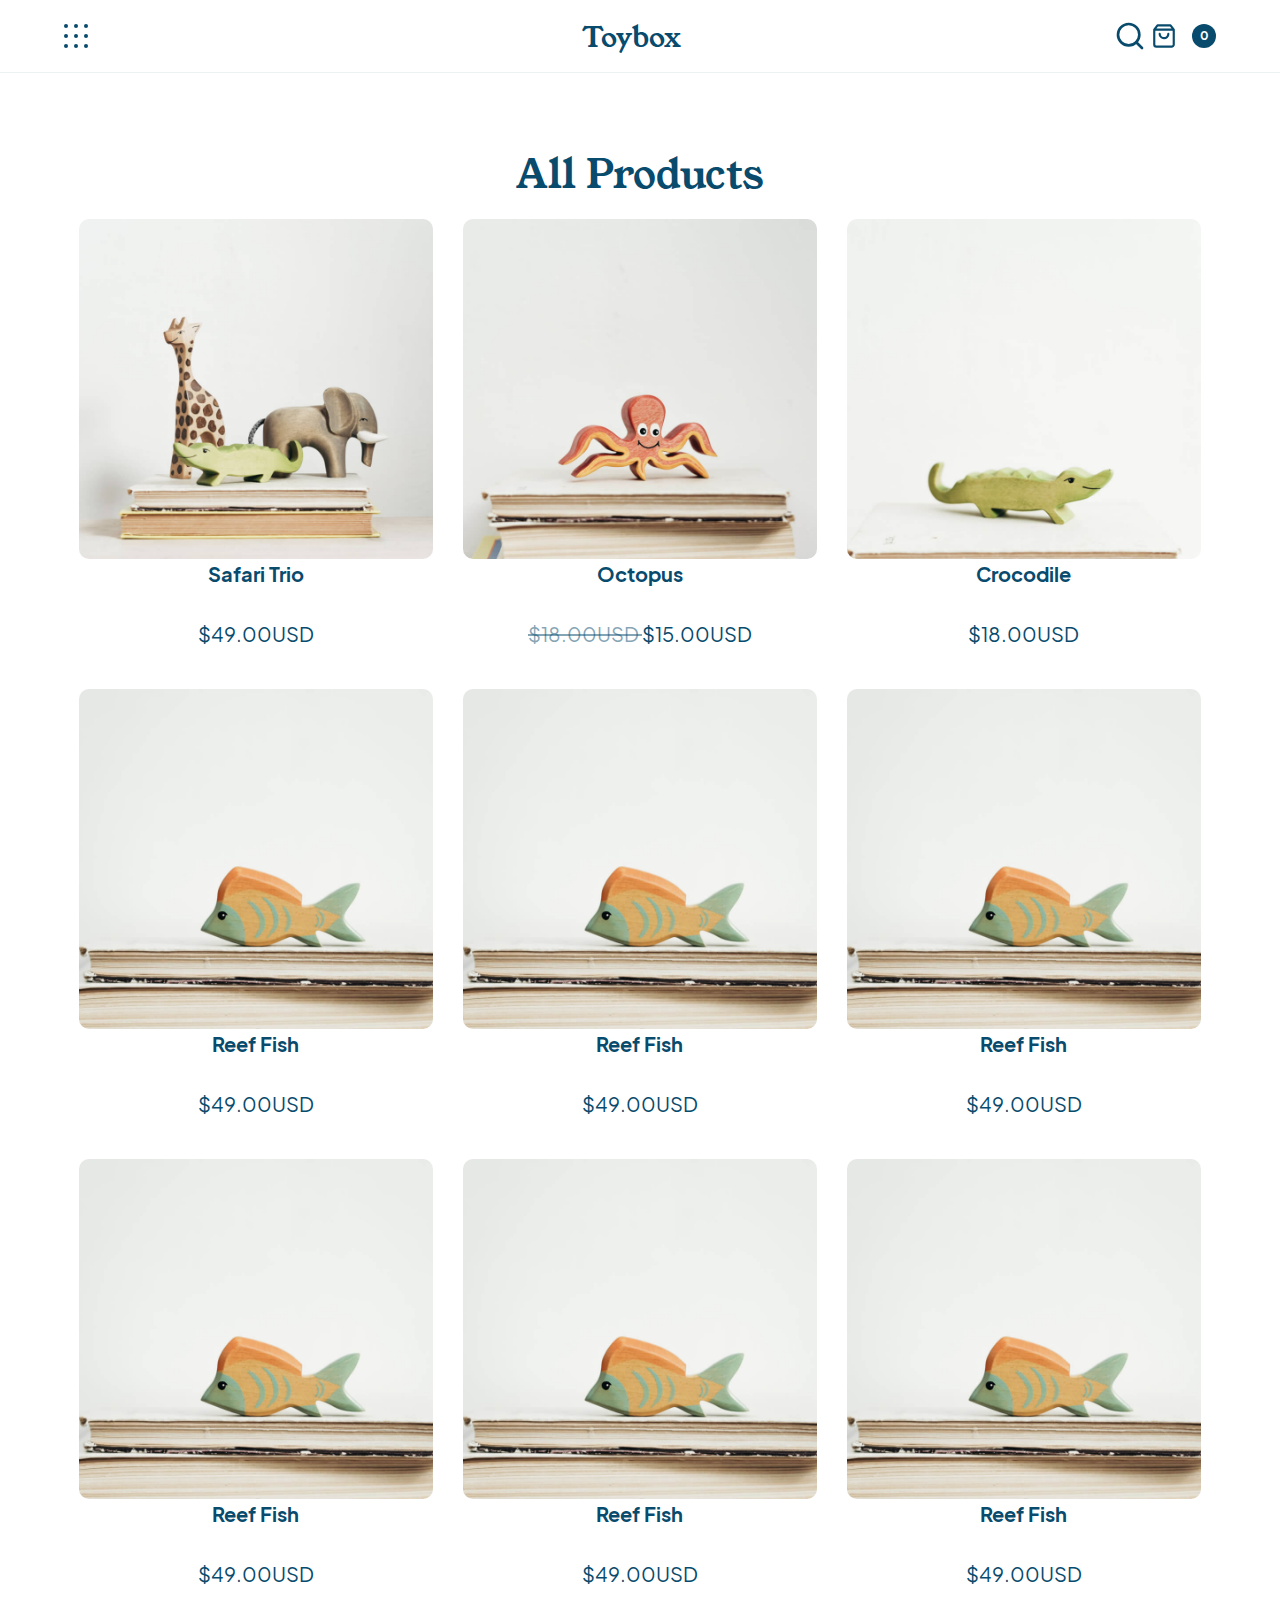
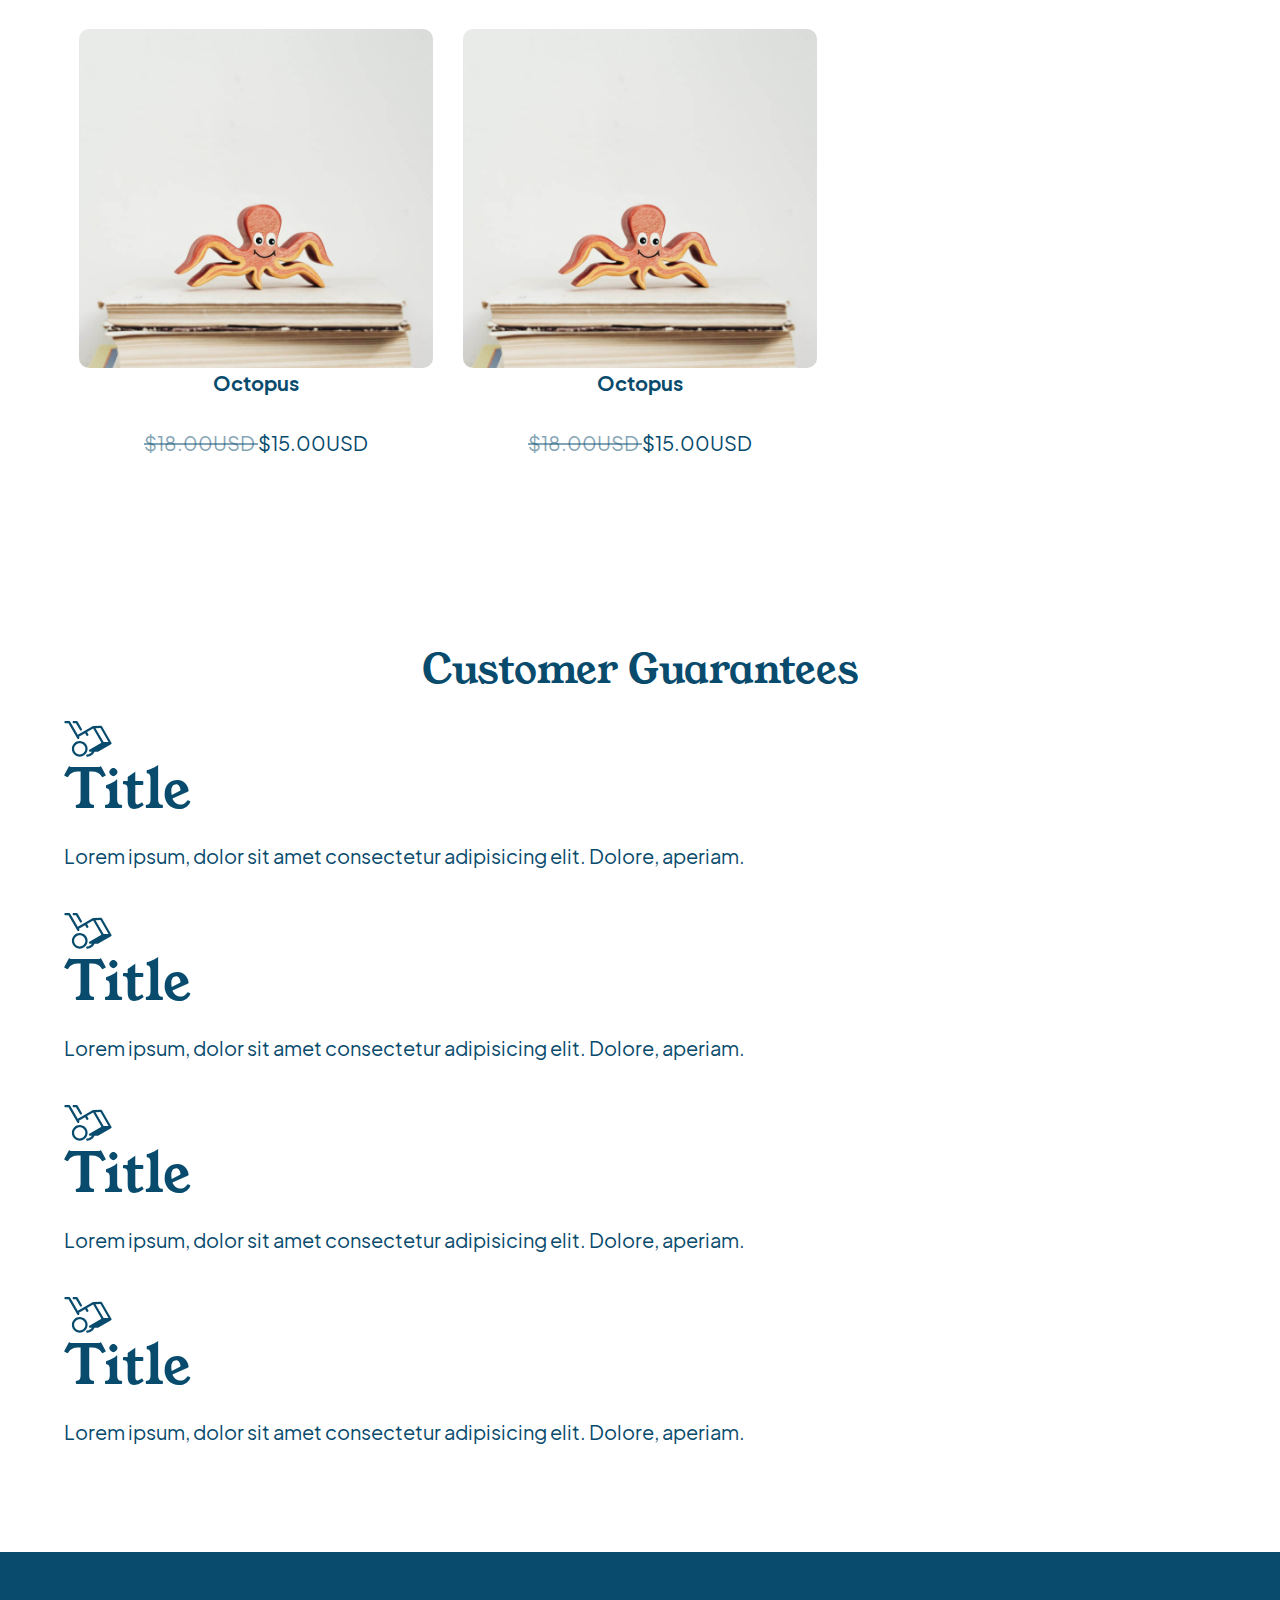
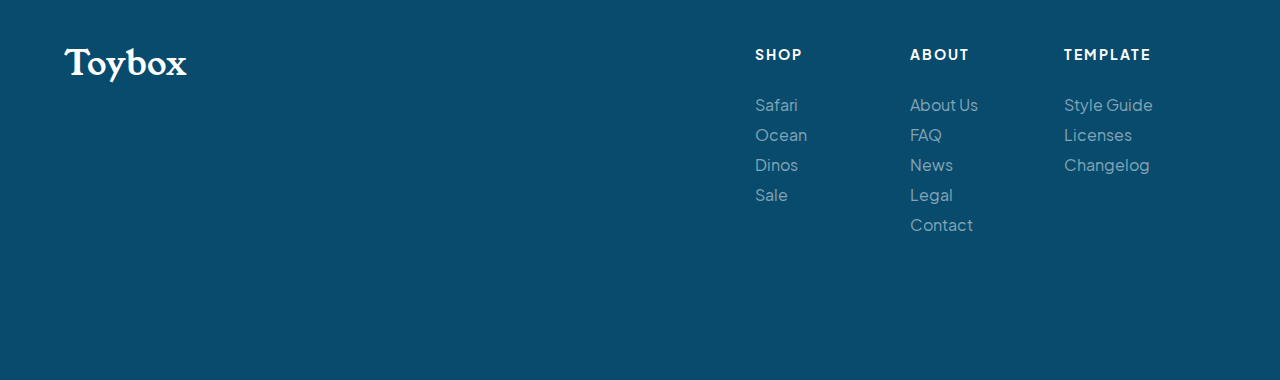
==== commit 0157d125: "add shop page styles and style products section" ====
--- a/shop.html
+++ b/shop.html
@@ -38,7 +38,7 @@
         </div> 
     </nav> 
 
-    <main id="productsMainContent">
+    <main id="productsMainContent" class="productsMainContent">
         <section class="allProducts">
             <div class="wrapper">
                 <h2>All Products</h2>
@@ -47,6 +47,7 @@
                         <a href="">
                             <img src="./assets/safari-trio.jpg" alt="Hand-carved safari animal toys">
                             <!-- PLSFIXTHIS: popularProduct <p> should perhaps be updated to be an h3 -->
+                                <!-- if element remains a <p> tag, nest <strong> element within the paragraphs -->
                             <p class="popularProduct">Safari Trio</p>
                             <p class="price">$49.00USD</p>
                         </a>
--- a/styles/styles.css
+++ b/styles/styles.css
@@ -405,6 +405,9 @@
   background-color: transparent;
 }
 
+a {
+  display: inline-block;
+}
 a.button {
   color: #084b6d;
   background-color: transparent;
@@ -426,6 +429,11 @@
   color: #fff;
 }
 
+img {
+  max-width: 100%;
+  display: block;
+}
+
 .navBar {
   position: sticky;
   top: 0;
@@ -548,6 +556,41 @@
 }
 .categoryGallery .itemFour {
   background-color: #f9d3d3;
+}
+
+.productsMainContent section {
+  padding: 75px 0;
+}
+.productsMainContent h2 {
+  text-align: center;
+}
+.productsMainContent .products {
+  display: -webkit-box;
+  display: -ms-flexbox;
+  display: flex;
+  -ms-flex-wrap: wrap;
+      flex-wrap: wrap;
+}
+.productsMainContent .products li {
+  -ms-flex-preferred-size: calc(33.3333333333% - 30px);
+      flex-basis: calc(33.3333333333% - 30px);
+  margin: 5px 15px;
+  text-align: center;
+}
+.productsMainContent .products img {
+  border-radius: 10px;
+}
+.productsMainContent .popularProduct {
+  font-weight: bold;
+}
+.productsMainContent .discountedPrice {
+  text-decoration: line-through;
+  color: rgba(8, 75, 109, 0.5);
+}
+.productsMainContent .discountedPrice span {
+  display: inline-block;
+  text-decoration: none;
+  color: #084b6d;
 }
 
 footer {
